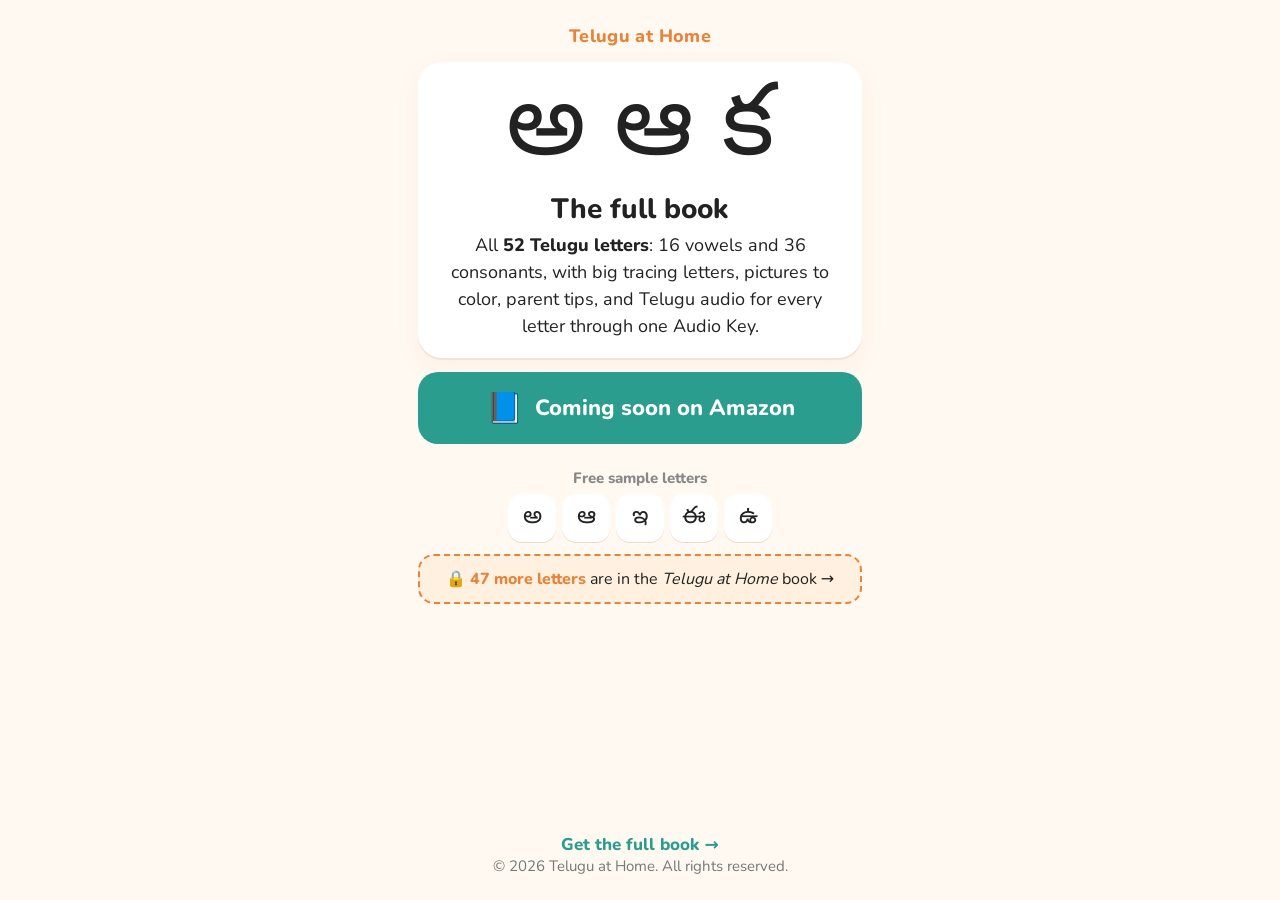
==== book/index.html @ 24c44f44 "Telugu at Home: free sample (welcome + 5 letters) Co-Authored-By: Claude Opus 5.5 <noreply@anthropic" ====
<!doctype html>
<html lang="en"><head><meta charset="utf-8">
<meta name="viewport" content="width=device-width,initial-scale=1,viewport-fit=cover">
<meta name="theme-color" content="#FFF9F2">
<title>The full book · Telugu at Home</title>
<link rel="icon" href="data:image/svg+xml,<svg xmlns='http://www.w3.org/2000/svg' viewBox='0 0 100 100'><text y='.9em' font-size='90'>🔊</text></svg>">
<link rel="stylesheet" href="../style.css">
</head><body>
<main>
<div class="brand">Telugu at Home</div>
<section class="card">
<p class="letter" lang="te" style="font-size:min(22vw,100px)">అ ఆ క</p>
<p class="tr">The full book</p>
<p class="lead">All <b>52 Telugu letters</b>: 16 vowels and 36 consonants, with big tracing letters, pictures to color, parent tips, and Telugu audio for every letter through one Audio Key.</p>
</section>
<div class="btn b2" style="cursor:default"><span class="ic">📘</span> Coming soon on Amazon</div>
<div class="navwrap"><h3>Free sample letters</h3><nav class="nav" aria-label="Free letters"><a href="../a/" class="" aria-label="Letter a">అ</a><a href="../aa/" class="" aria-label="Letter aa">ఆ</a><a href="../i/" class="" aria-label="Letter i">ఇ</a><a href="../ee/" class="" aria-label="Letter ee">ఈ</a><a href="../u/" class="" aria-label="Letter u">ఉ</a></nav>
<a class="more" href="../book/"><b>🔒 47 more letters</b> are in the <i>Telugu at Home</i> book →</a></div>
</main>
<footer><a href="../book/">Get the full book →</a><br>© 2026 Telugu at Home. All rights reserved.</footer>
<script src="../app.js"></script>
</body></html>
---- style.css ----
@font-face{font-family:"Noto Sans Telugu";src:url(../fonts/NotoSansTelugu-Regular.ttf) format("truetype");font-display:swap}
@font-face{font-family:Nunito;src:url(../fonts/Nunito-Regular.ttf) format("truetype");font-weight:400;font-display:swap}
@font-face{font-family:Nunito;src:url(../fonts/Nunito-ExtraBold.ttf) format("truetype");font-weight:800;font-display:swap}
*{box-sizing:border-box}
html{-webkit-text-size-adjust:100%}
body{margin:0;background:#FFF9F2;color:#222222;font-family:Nunito,system-ui,sans-serif;min-height:100vh;display:flex;flex-direction:column;align-items:center}
main{width:100%;max-width:480px;padding:20px 18px 28px;flex:1;display:flex;flex-direction:column;align-items:center;gap:14px}
.brand{font-weight:800;color:#E8833A;letter-spacing:.02em;font-size:18px;margin-top:4px}
.card{width:100%;background:#fff;border-radius:24px;box-shadow:0 2px 0 #f0e4d6,0 8px 24px rgba(232,131,58,.08);padding:18px;text-align:center}
.letter{font-family:"Noto Sans Telugu",sans-serif;font-size:min(42vw,190px);line-height:1.1;margin:0}
.tr{font-size:28px;font-weight:800;margin:0}
.say{font-size:16px;color:#666;margin:2px 0 0}
.btn{appearance:none;border:0;width:100%;min-height:72px;border-radius:20px;font:800 22px Nunito,system-ui,sans-serif;color:#fff;display:flex;align-items:center;justify-content:center;gap:12px;cursor:pointer;touch-action:manipulation;transition:transform .08s}
.btn:active{transform:scale(.97)}
.btn .ic{font-size:30px}
.b1{background:#E8833A}
.b2{background:#2A9D8F}
.btn.playing{filter:brightness(.92);box-shadow:inset 0 0 0 4px rgba(255,255,255,.6)}
.word{display:flex;align-items:center;gap:14px;justify-content:center;margin-top:12px}
.word img{width:110px;height:auto;border-radius:12px;background:#fff}
.wt{font-family:"Noto Sans Telugu",sans-serif;font-size:40px;line-height:1.4}
.wm{font-size:17px;color:#555}
.navwrap{width:100%}
.navwrap h3{margin:10px 0 6px;font-size:15px;color:#888;text-align:center;font-weight:800}
.nav{display:flex;flex-wrap:wrap;gap:6px;justify-content:center}
.pn{display:flex;gap:10px;width:100%}
.pn a{flex:1;text-align:center;text-decoration:none;font-weight:800;font-size:18px;color:#2A9D8F;background:#fff;border-radius:16px;padding:14px 8px;box-shadow:0 1px 0 #eadccb}
.rare{font-size:16px;color:#666;margin:6px 0 0}
.nav a{font-family:"Noto Sans Telugu",sans-serif;font-size:24px;text-decoration:none;color:#222222;background:#fff;border-radius:14px;min-width:48px;min-height:48px;display:flex;align-items:center;justify-content:center;box-shadow:0 1px 0 #eadccb}
.nav a.on{background:#E8833A;color:#fff}
footer{padding:14px 18px 24px;text-align:center;font-size:15px;color:#777}
footer a{color:#2A9D8F;font-weight:800;text-decoration:none;font-size:17px}
p.lead{font-size:18px;line-height:1.5;margin:4px 0 0}
.more{display:block;margin-top:12px;text-align:center;text-decoration:none;color:#222222;background:#FFF0DF;border:2px dashed #E8833A;border-radius:16px;padding:12px;font-size:16px}
.more b{color:#E8833A}
a.btn{text-decoration:none}
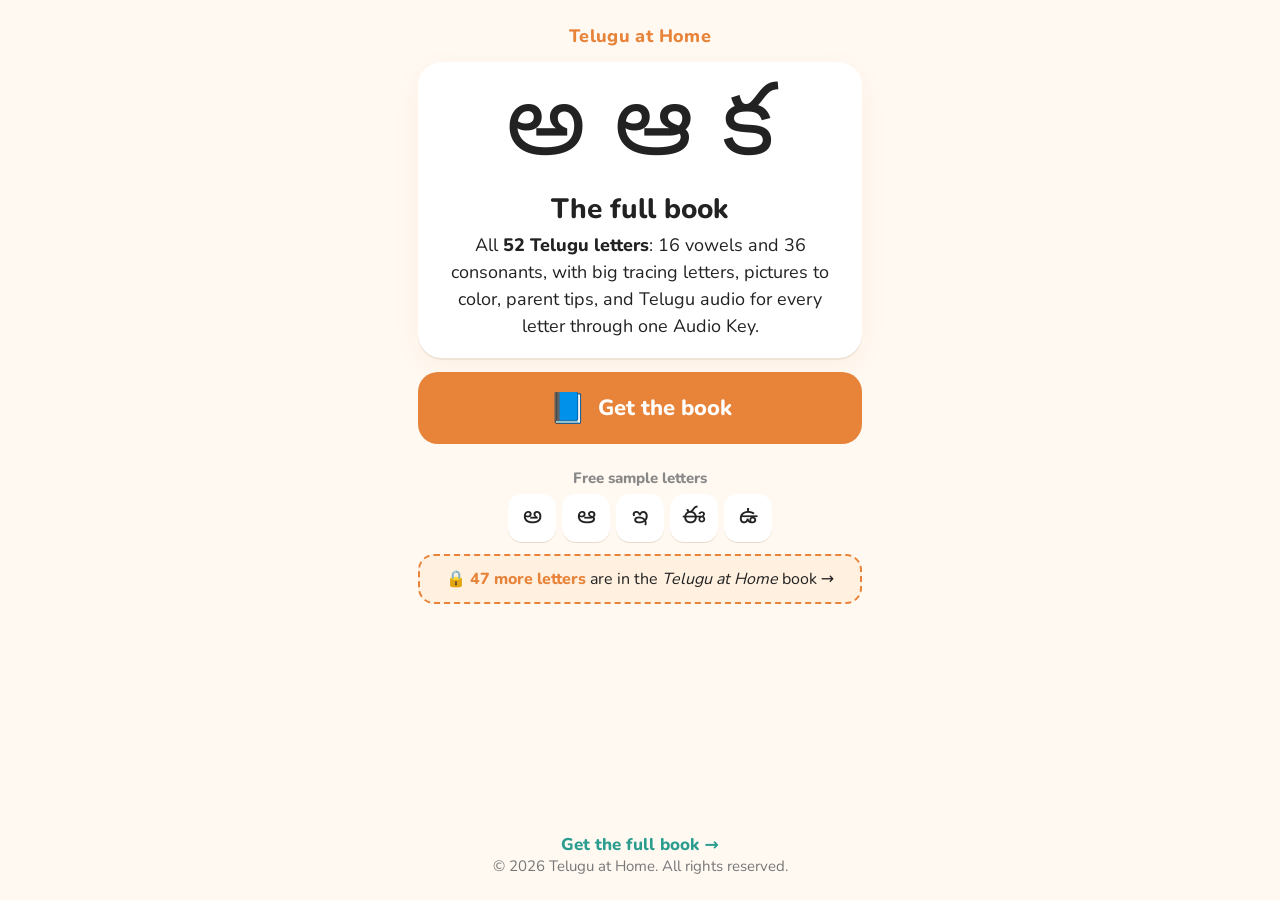
==== commit 62a6d7c7: "Add Amazon link to the book page Co-Authored-By: Claude Opus 5.5 <noreply@anthropic.com>" ====
--- a/book/index.html
+++ b/book/index.html
@@ -13,7 +13,7 @@
 <p class="tr">The full book</p>
 <p class="lead">All <b>52 Telugu letters</b>: 16 vowels and 36 consonants, with big tracing letters, pictures to color, parent tips, and Telugu audio for every letter through one Audio Key.</p>
 </section>
-<div class="btn b2" style="cursor:default"><span class="ic">📘</span> Coming soon on Amazon</div>
+<a class="btn b1" href="https://www.amazon.com/dp/B0HSYGLX5F" rel="noopener"><span class="ic">📘</span> Get the book</a>
 <div class="navwrap"><h3>Free sample letters</h3><nav class="nav" aria-label="Free letters"><a href="../a/" class="" aria-label="Letter a">అ</a><a href="../aa/" class="" aria-label="Letter aa">ఆ</a><a href="../i/" class="" aria-label="Letter i">ఇ</a><a href="../ee/" class="" aria-label="Letter ee">ఈ</a><a href="../u/" class="" aria-label="Letter u">ఉ</a></nav>
 <a class="more" href="../book/"><b>🔒 47 more letters</b> are in the <i>Telugu at Home</i> book →</a></div>
 </main>
